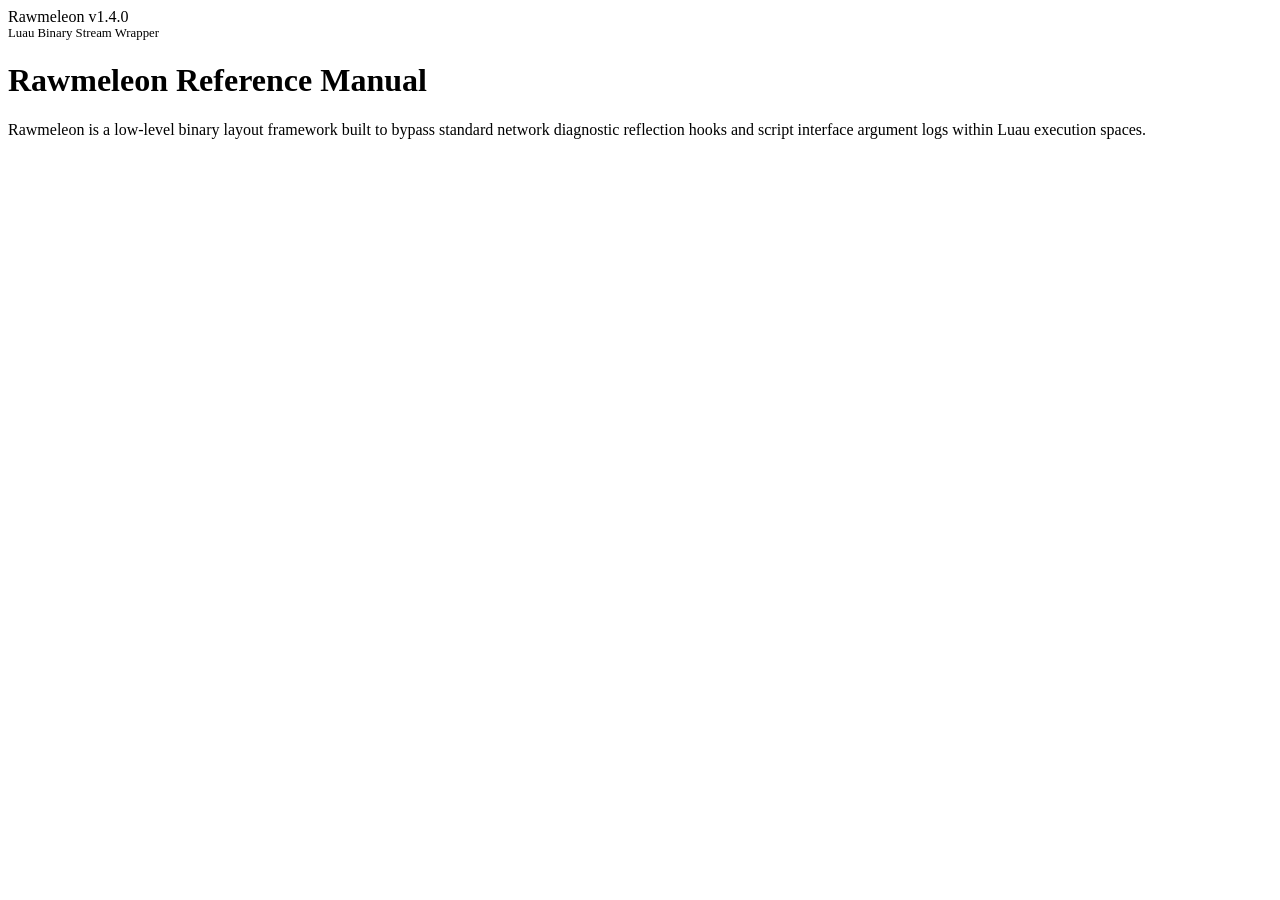
==== index.html @ dc3884a0 "Rename RawmeleonDoc/index.html to index.html" ====
<!DOCTYPE html>
<html lang="en">
<head>
    <meta charset="UTF-8">
    <meta name="viewport" content="width=device-width, initial-scale=1.0">
    <title>Rawmeleon Library Docs</title>
    <link rel="stylesheet" href="style.css">
</head>
<body>

    <nav>
        <div class="nav-header">
            <span>Rawmeleon</span>
            <span class="nav-version">v1.4.0</span>
        </div>
        <p style="font-size: 0.8rem; color: var(--text-muted); margin: 0;">Luau Binary Stream Wrapper</p>
        
        <ul id="sidebar-links">
            <!-- Sidebar modules will be injected automatically -->
        </ul>
    </nav>

    <main>
        <h1>Rawmeleon Reference Manual</h1>
        <p class="intro-text">
            Rawmeleon is a low-level binary layout framework built to bypass standard network diagnostic reflection hooks and script interface argument logs within Luau execution spaces.
        </p>

        <div id="docs-container">
            <!-- API Documentation cards will be injected automatically -->
        </div>
    </main>

    <script src="docs.js"></script>
</body>
</html>
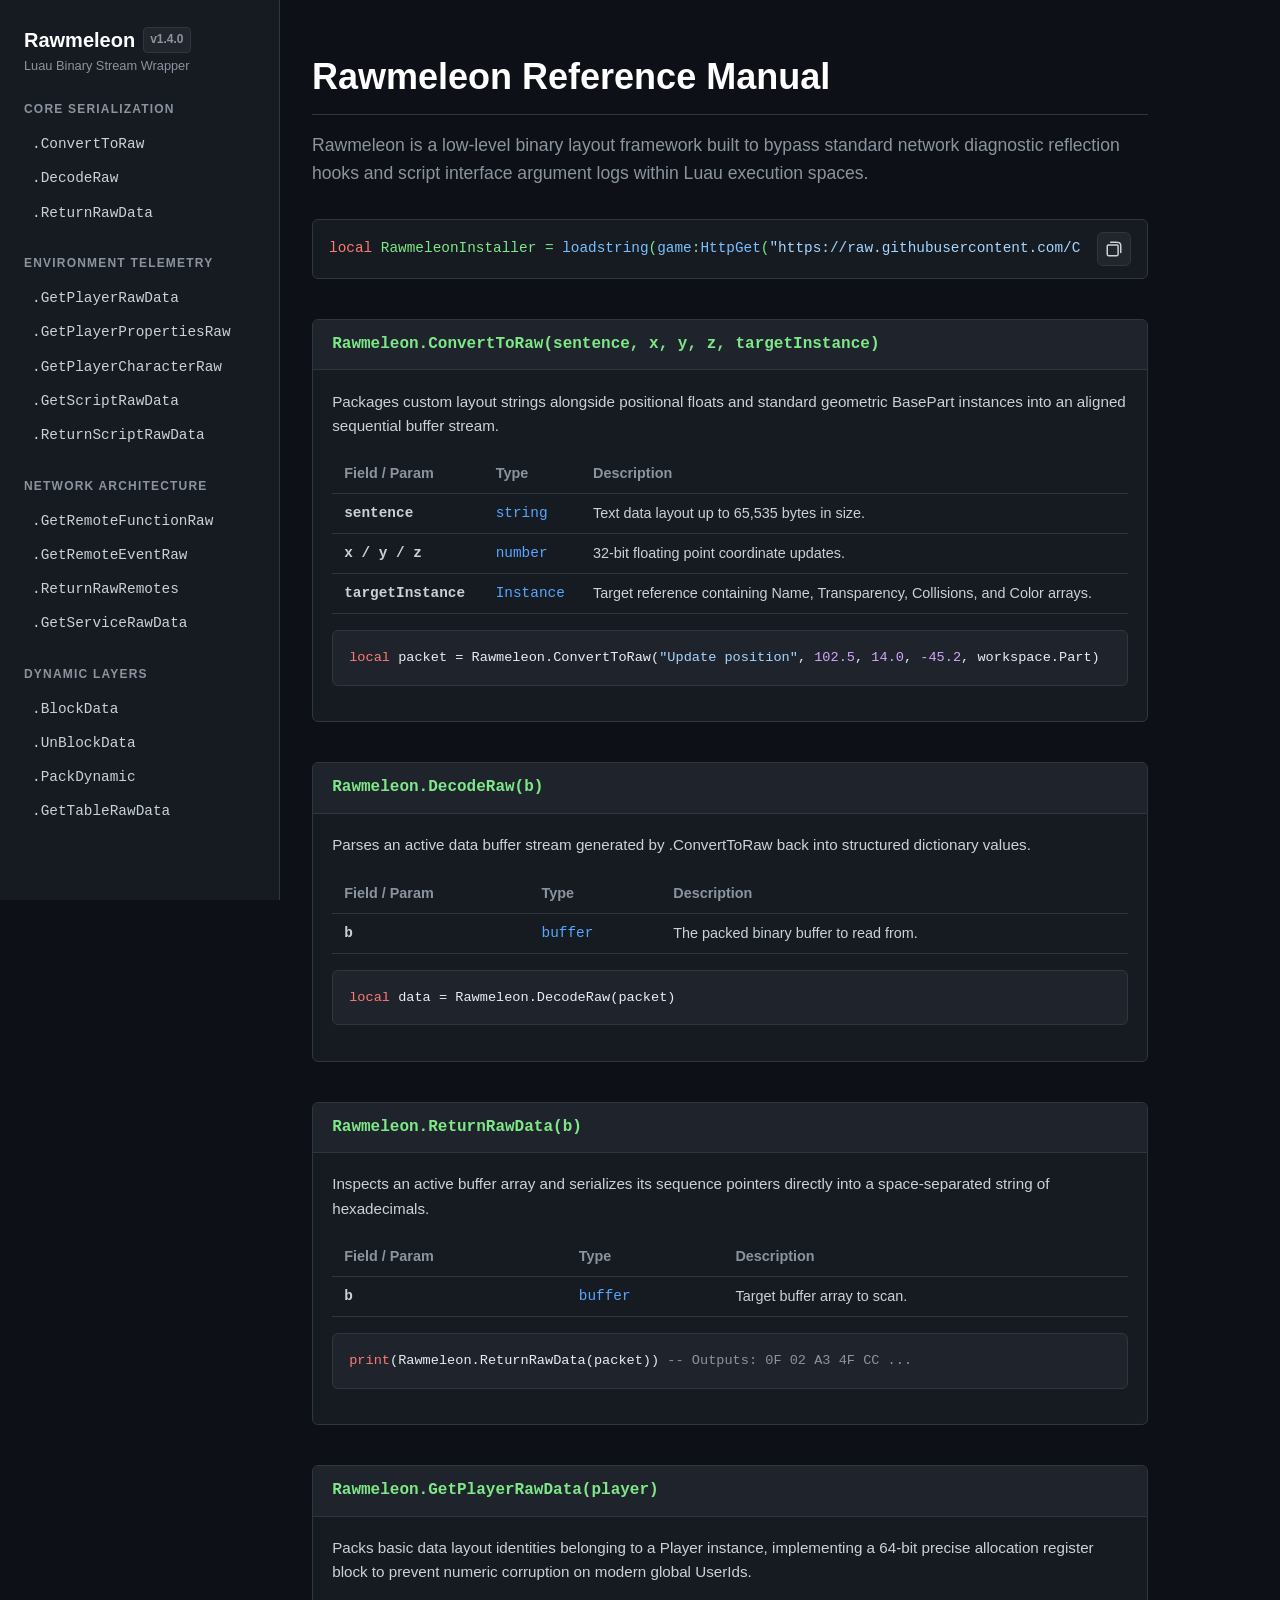
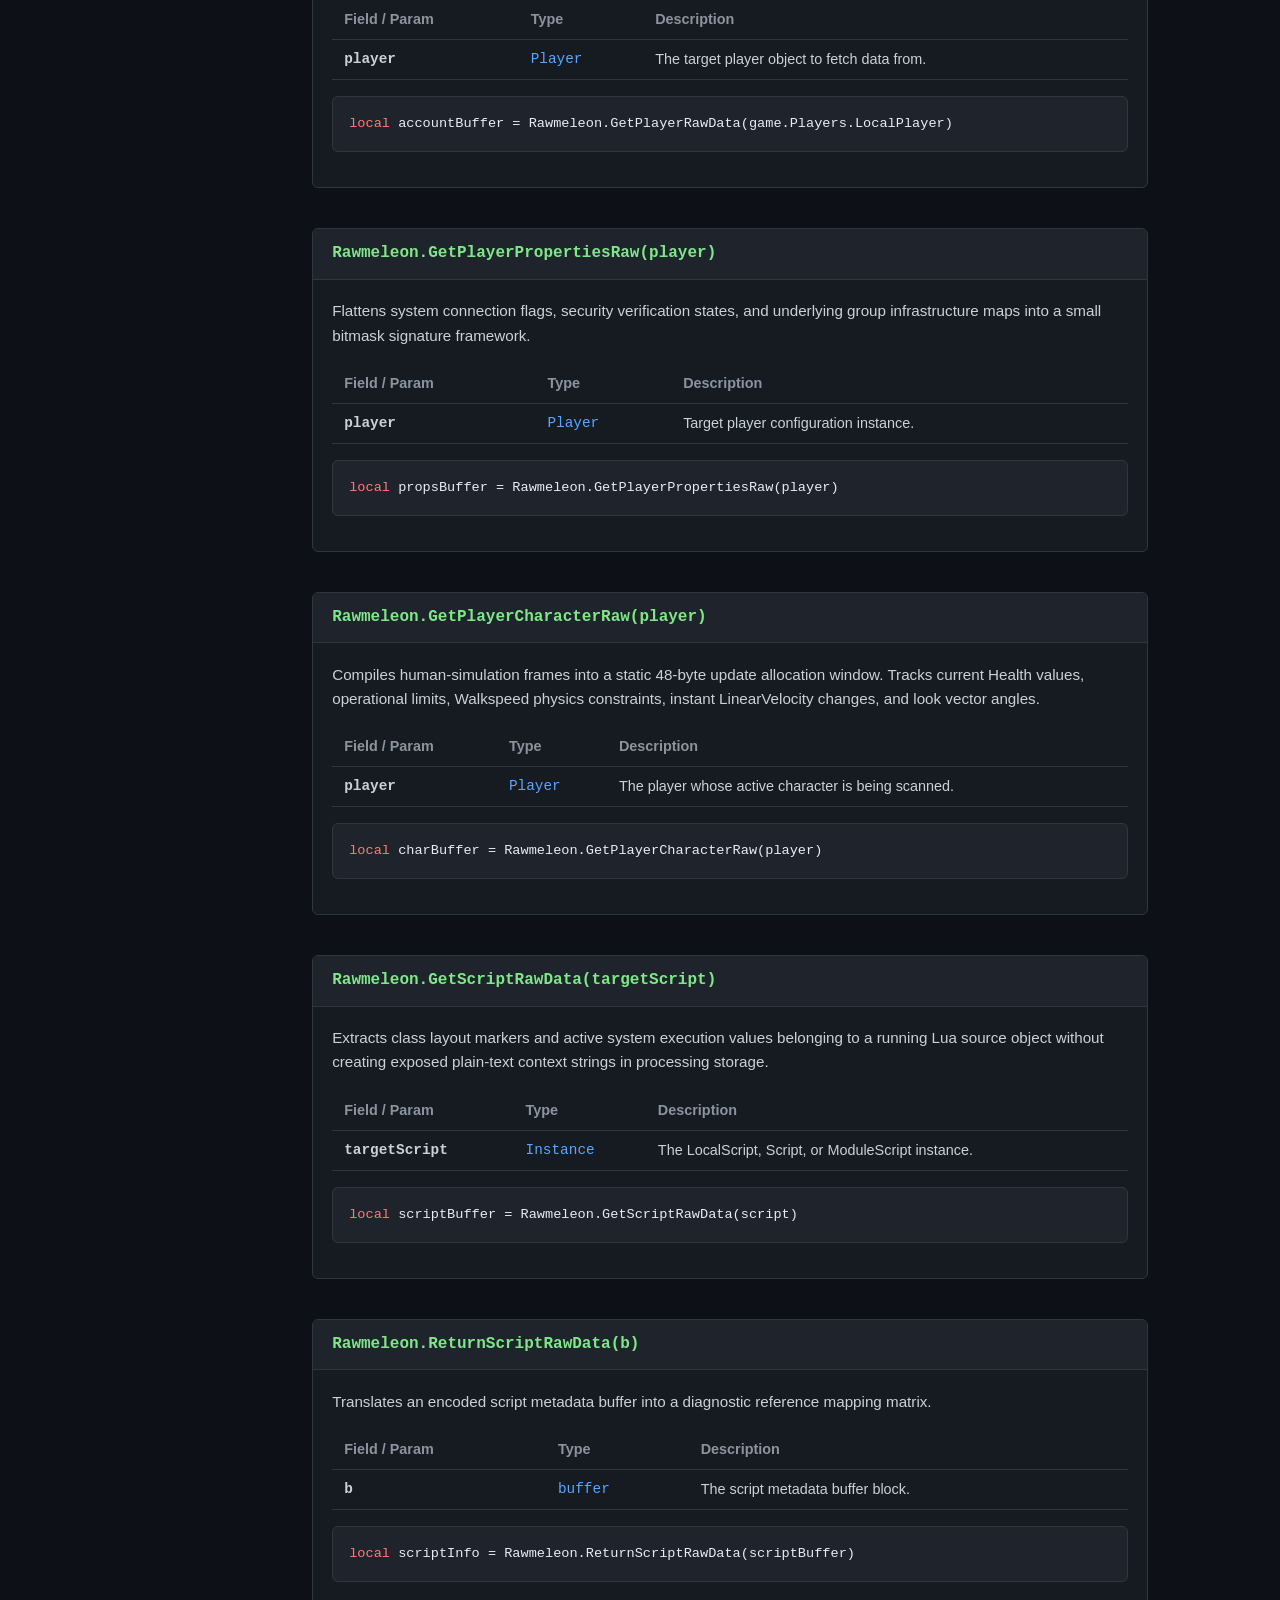
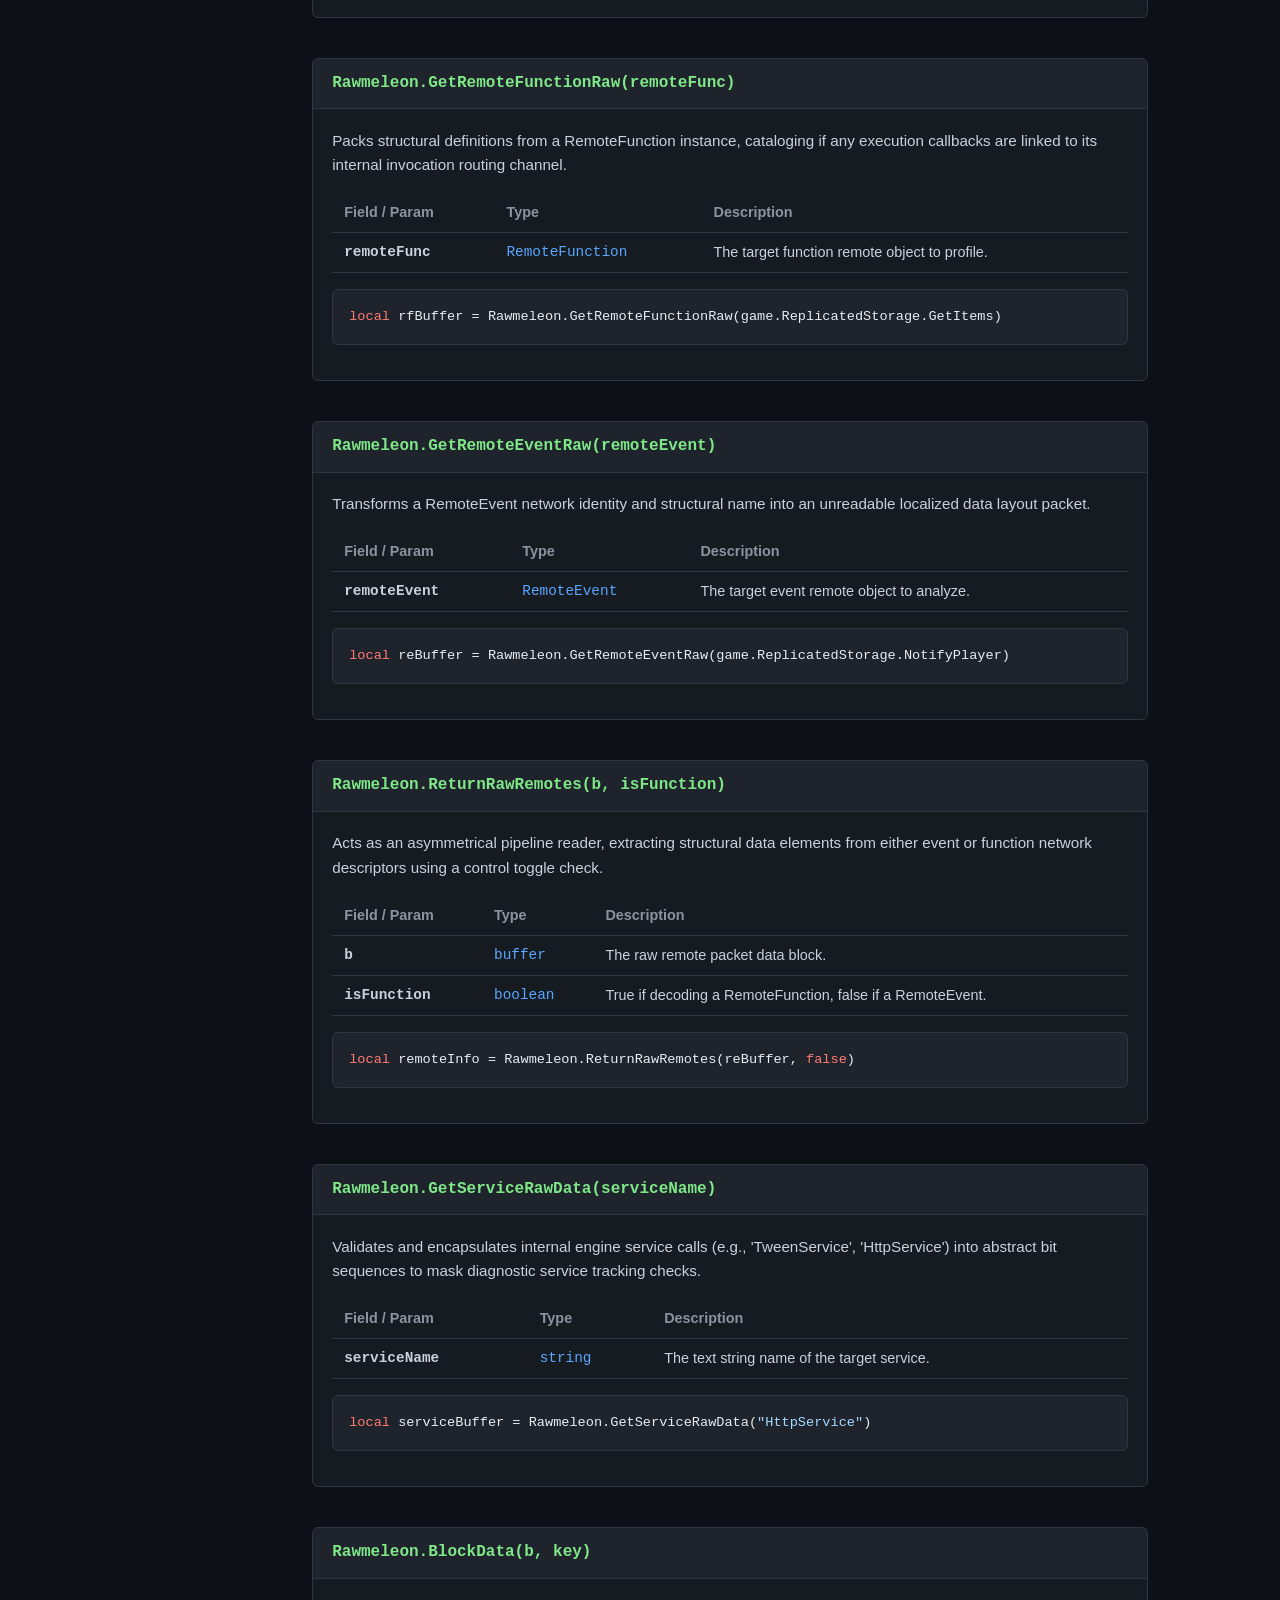
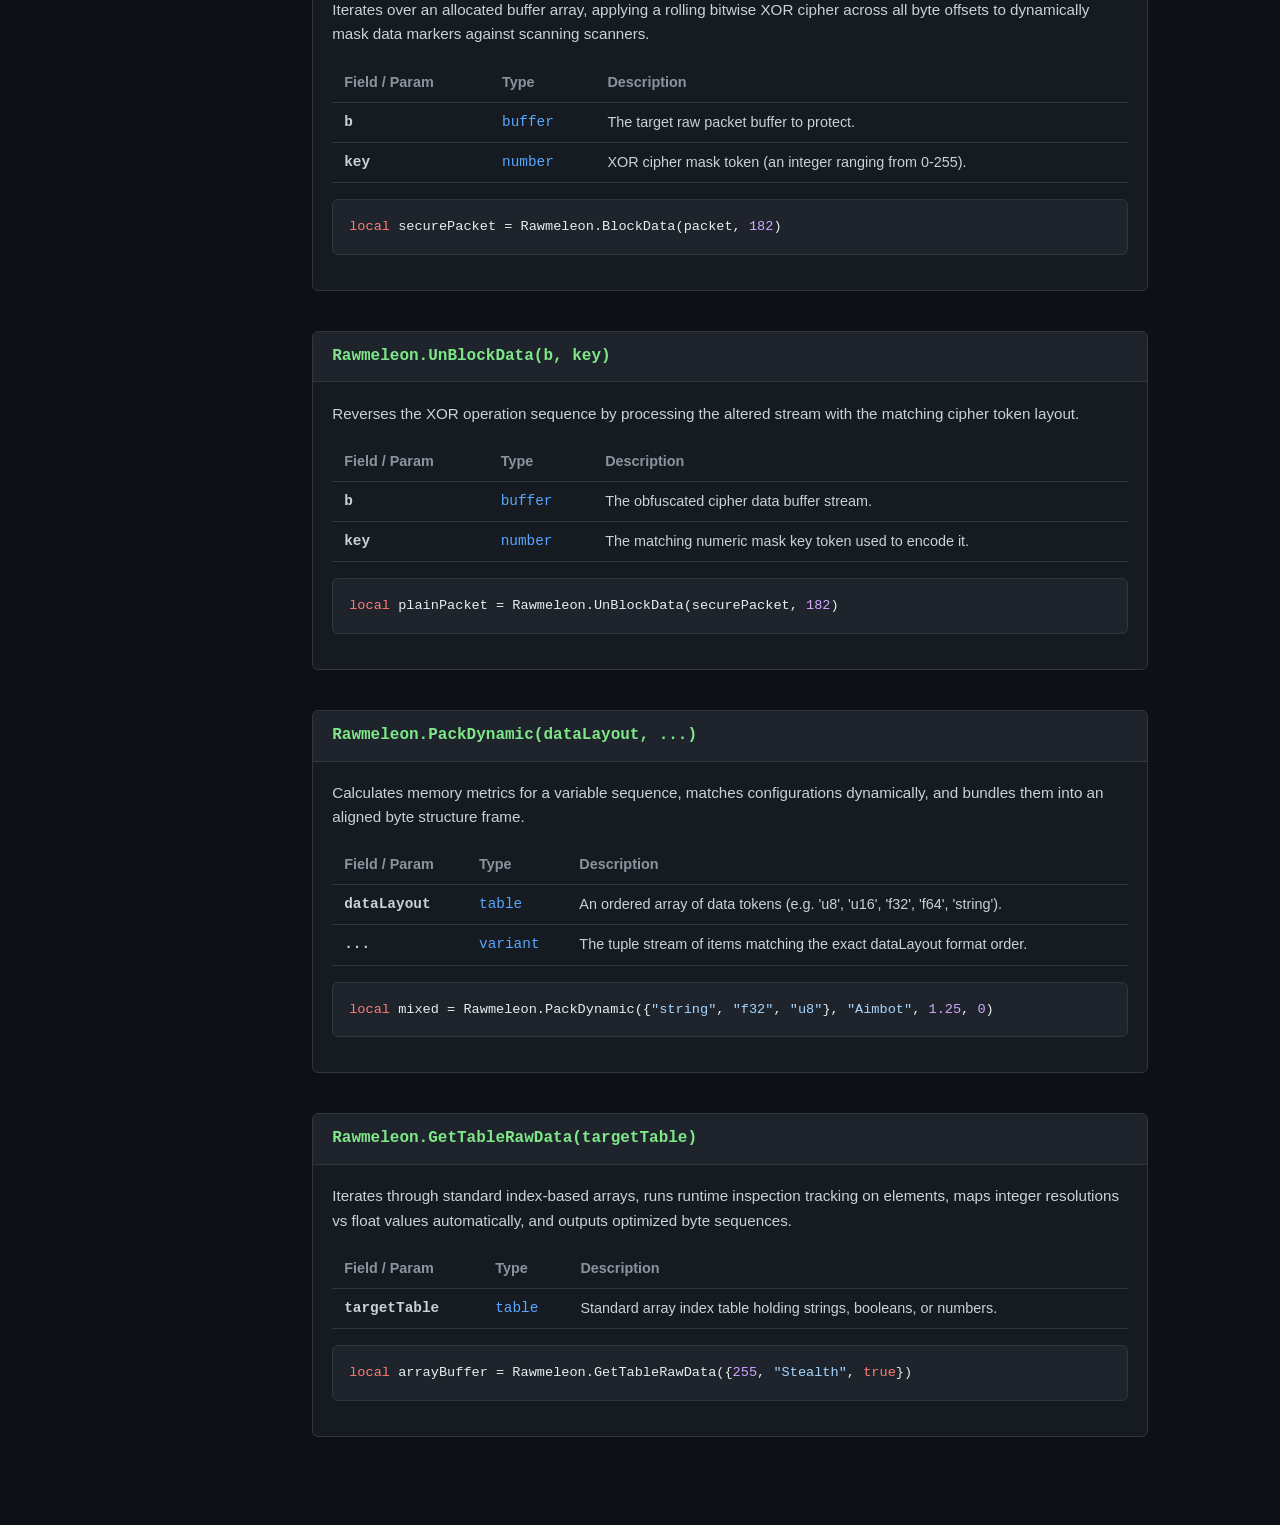
==== commit 93eaeb87: "Update index.html" ====
--- a/index.html
+++ b/index.html
@@ -25,6 +25,18 @@
         <p class="intro-text">
             Rawmeleon is a low-level binary layout framework built to bypass standard network diagnostic reflection hooks and script interface argument logs within Luau execution spaces.
         </p>
+        <!-- Loadstring Quick Copy Widget -->
+<div class="loadstring-container" style="background: var(--bg-sidebar); border: 1px solid var(--border-color); border-radius: 6px; padding: 0.75rem 1rem; margin-bottom: 2.5rem; display: flex; align-items: center; justify-content: space-between; gap: 1rem;">
+    <div style="font-family: monospace; font-size: 0.9rem; color: var(--accent-green); overflow-x: auto; white-space: nowrap; width: 100%;">
+        <span class="keyword" style="color: #ff7b72;">local</span> RawmeleonInstaller = <span class="builtin" style="color: #79c0ff;">loadstring</span>(<span class="builtin" style="color: #79c0ff;">game</span>:<span class="builtin" style="color: #79c0ff;">HttpGet</span>(<span class="string" style="color: #a5d6ff;">"https://raw.githubusercontent.com/CoolDolphim/Rawmeleon-Library/refs/heads/main/LUAModule/SRC.luau"</span>))()
+    </div>
+    <button id="copy-btn" onclick="copyLoadstring()" style="background: #21262d; border: 1px solid var(--border-color); border-radius: 6px; padding: 6px; cursor: pointer; color: var(--text-main); display: flex; align-items: center; justify-content: center; width: 34px; height: 34px; flex-shrink: 0; transition: all 0.2s ease;">
+        <svg width="18" height="18" viewBox="0 0 24 24" fill="none" xmlns="http://www.w3.org/2000/svg">
+            <path d="M7.5 3H14.6C16.8402 3 17.9603 3 18.816 3.43597C19.5686 3.81947 20.1805 4.43139 20.564 5.18404C21 6.03969 21 7.15979 21 9.4V16.5M6.2 21H14.3C15.4201 21 15.9802 21 16.408 20.782C16.7843 20.5903 17.0903 20.2843 17.282 19.908C17.5 19.4802 17.5 18.9201 17.5 17.8V9.7C17.5 8.57989 17.5 8.01984 17.282 7.59202C17.0903 7.21569 16.7843 6.90973 16.408 6.71799C15.9802 6.5 15.4201 6.5 14.3 6.5H6.2C5.0799 6.5 4.51984 6.5 4.09202 6.71799C3.71569 6.90973 3.40973 7.21569 3.21799 7.59202C3 8.01984 3 8.57989 3 9.7V17.8C3 18.9201 3 19.4802 3.21799 19.908C3.40973 20.2843 3.71569 20.5903 4.09202 20.782C4.51984 21 5.0799 21 6.2 21Z" stroke="currentColor" stroke-width="2" stroke-linecap="round" stroke-linejoin="round"/>
+        </svg>
+    </button>
+</div>
+
 
         <div id="docs-container">
             <!-- API Documentation cards will be injected automatically -->
--- a/style.css
+++ b/style.css
@@ -0,0 +1,64 @@
+:root {
+    --bg-main: #0d1117;
+    --bg-sidebar: #161b22;
+    --border-color: #30363d;
+    --text-main: #c9d1d9;
+    --text-muted: #8b949e;
+    --accent: #58a6ff;
+    --accent-green: #7ee787;
+    --code-bg: #1f242c;
+}
+
+* { box-sizing: border-box; margin: 0; padding: 0; }
+body {
+    font-family: -apple-system, BlinkMacSystemFont, "Segoe UI", Helvetica, Arial, sans-serif;
+    background-color: var(--bg-main);
+    color: var(--text-main);
+    line-height: 1.6;
+    display: flex;
+}
+
+nav {
+    width: 280px;
+    height: 100vh;
+    background-color: var(--bg-sidebar);
+    border-right: 1px solid var(--border-color);
+    position: fixed;
+    overflow-y: auto;
+    padding: 1.5rem;
+}
+
+.nav-header { font-size: 1.25rem; font-weight: 600; color: #ffffff; display: flex; align-items: center; gap: 0.5rem; }
+.nav-version { font-size: 0.75rem; background: #21262d; color: var(--text-muted); padding: 2px 6px; border-radius: 4px; border: 1px solid var(--border-color); }
+nav ul { list-style: none; margin-top: 1.5rem; }
+nav .section-title { font-size: 0.75rem; text-transform: uppercase; letter-spacing: 0.1em; color: var(--text-muted); margin: 1.5rem 0 0.5rem 0; font-weight: 700; }
+nav a { color: var(--text-main); text-decoration: none; font-size: 0.9rem; display: block; padding: 0.35rem 0.5rem; border-radius: 4px; font-family: monospace; }
+nav a:hover { background-color: #21262d; color: var(--accent); }
+
+main { margin-left: 280px; max-width: 900px; width: 100%; padding: 3rem 2rem; }
+h1 { font-size: 2.25rem; font-weight: 600; color: #ffffff; margin-bottom: 1rem; border-bottom: 1px solid var(--border-color); padding-bottom: 0.5rem; }
+.intro-text { font-size: 1.1rem; color: var(--text-muted); margin-bottom: 2rem; }
+
+.api-card { background: var(--bg-sidebar); border: 1px solid var(--border-color); border-radius: 6px; margin-bottom: 2.5rem; scroll-margin-top: 2rem; overflow: hidden; }
+.api-header { background: #1f242c; padding: 0.75rem 1.2rem; border-bottom: 1px solid var(--border-color); }
+.api-signature { font-family: monospace; font-size: 1rem; font-weight: 600; color: var(--accent-green); }
+.api-body { padding: 1.2rem; font-size: 0.95rem; }
+
+table { width: 100%; border-collapse: collapse; margin: 1rem 0; font-size: 0.9rem; }
+th, td { text-align: left; padding: 0.5rem 0.75rem; border-bottom: 1px solid var(--border-color); }
+th { color: var(--text-muted); font-weight: 600; background: #161b22; }
+td.type, td.name { font-family: monospace; }
+td.type { color: var(--accent); }
+td.name { font-weight: 600; }
+
+pre { background-color: var(--code-bg); border: 1px solid var(--border-color); border-radius: 6px; padding: 1rem; overflow-x: auto; font-family: monospace; font-size: 0.85rem; color: #e6edf3; margin: 1rem 0; }
+.comment { color: #8b949e; }
+.keyword { color: #ff7b72; }
+.string { color: #a5d6ff; }
+.number { color: #d2a8ff; }
+
+@media (max-width: 768px) {
+    body { flex-direction: column; }
+    nav { width: 100%; height: auto; position: relative; border-right: none; border-bottom: 1px solid var(--border-color); }
+    main { margin-left: 0; padding: 1.5rem; }
+}
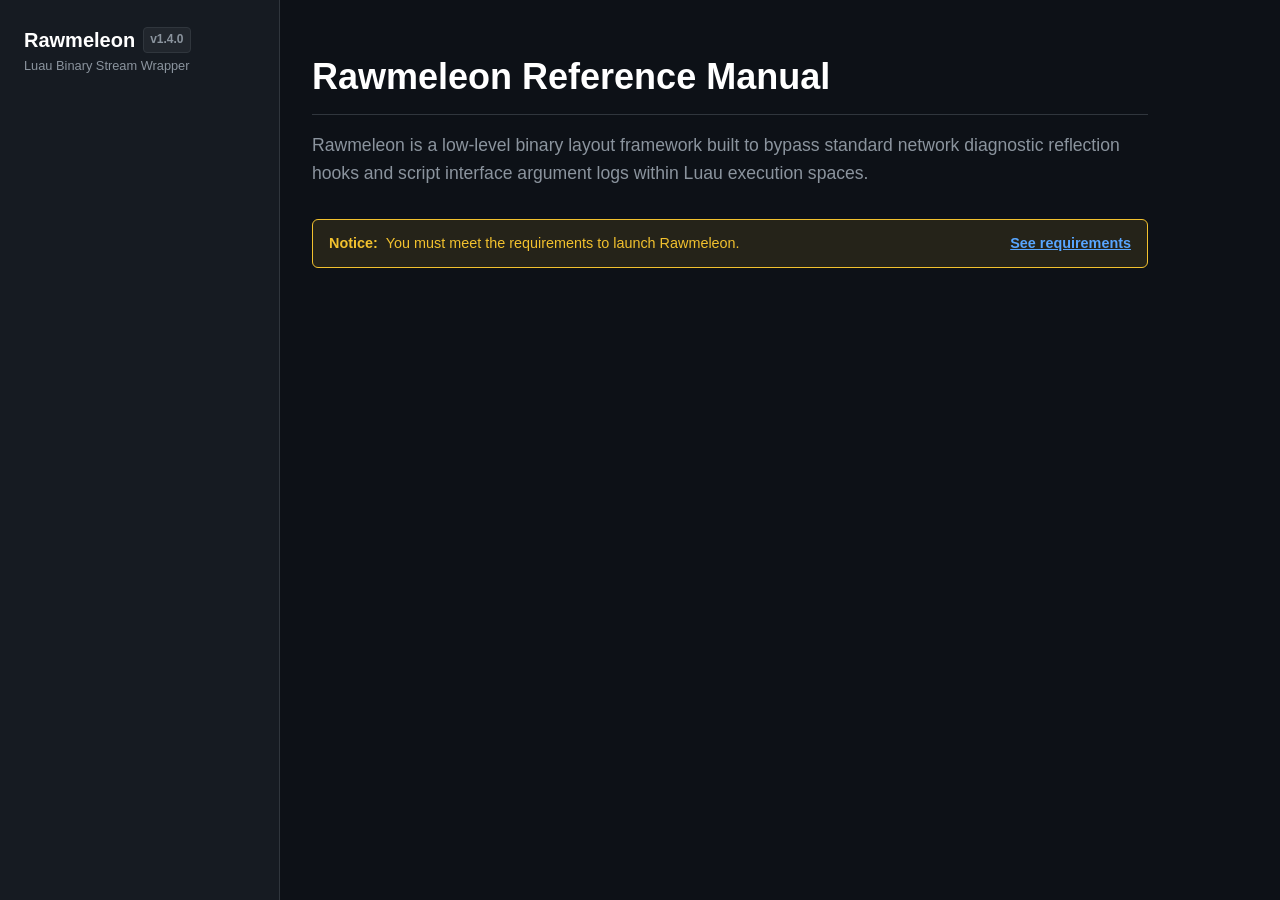
==== commit 2bf8782a: "Update index.html" ====
--- a/index.html
+++ b/index.html
@@ -25,24 +25,24 @@
         <p class="intro-text">
             Rawmeleon is a low-level binary layout framework built to bypass standard network diagnostic reflection hooks and script interface argument logs within Luau execution spaces.
         </p>
-        <!-- Loadstring Quick Copy Widget -->
-<div class="loadstring-container" style="background: var(--bg-sidebar); border: 1px solid var(--border-color); border-radius: 6px; padding: 0.75rem 1rem; margin-bottom: 2.5rem; display: flex; align-items: center; justify-content: space-between; gap: 1rem;">
-    <div style="font-family: monospace; font-size: 0.9rem; color: var(--accent-green); overflow-x: auto; white-space: nowrap; width: 100%;">
-        <span class="keyword" style="color: #ff7b72;">local</span> RawmeleonInstaller = <span class="builtin" style="color: #79c0ff;">loadstring</span>(<span class="builtin" style="color: #79c0ff;">game</span>:<span class="builtin" style="color: #79c0ff;">HttpGet</span>(<span class="string" style="color: #a5d6ff;">"https://raw.githubusercontent.com/CoolDolphim/Rawmeleon-Library/refs/heads/main/LUAModule/SRC.luau"</span>))()
+
+<!-- Requirements Notice Banner -->
+<div class="notice-banner" style="background: rgba(242, 193, 46, 0.1); border: 1px solid #f2c12e; border-radius: 6px; padding: 0.75rem 1rem; margin-bottom: 1.5rem; display: flex; align-items: center; justify-content: space-between; font-size: 0.9rem;">
+    <div style="display: flex; align-items: center; gap: 0.5rem; color: #f2c12e;">
+        <span style="font-weight: bold;">Notice:</span> You must meet the requirements to launch Rawmeleon.
     </div>
-    <button id="copy-btn" onclick="copyLoadstring()" style="background: #21262d; border: 1px solid var(--border-color); border-radius: 6px; padding: 6px; cursor: pointer; color: var(--text-main); display: flex; align-items: center; justify-content: center; width: 34px; height: 34px; flex-shrink: 0; transition: all 0.2s ease;">
-        <svg width="18" height="18" viewBox="0 0 24 24" fill="none" xmlns="http://www.w3.org/2000/svg">
-            <path d="M7.5 3H14.6C16.8402 3 17.9603 3 18.816 3.43597C19.5686 3.81947 20.1805 4.43139 20.564 5.18404C21 6.03969 21 7.15979 21 9.4V16.5M6.2 21H14.3C15.4201 21 15.9802 21 16.408 20.782C16.7843 20.5903 17.0903 20.2843 17.282 19.908C17.5 19.4802 17.5 18.9201 17.5 17.8V9.7C17.5 8.57989 17.5 8.01984 17.282 7.59202C17.0903 7.21569 16.7843 6.90973 16.408 6.71799C15.9802 6.5 15.4201 6.5 14.3 6.5H6.2C5.0799 6.5 4.51984 6.5 4.09202 6.71799C3.71569 6.90973 3.40973 7.21569 3.21799 7.59202C3 8.01984 3 8.57989 3 9.7V17.8C3 18.9201 3 19.4802 3.21799 19.908C3.40973 20.2843 3.71569 20.5903 4.09202 20.782C4.51984 21 5.0799 21 6.2 21Z" stroke="currentColor" stroke-width="2" stroke-linecap="round" stroke-linejoin="round"/>
-        </svg>
-    </button>
+    <button onclick="toggleModal(true)" style="background: none; border: none; color: var(--accent); font-weight: 600; cursor: pointer; text-decoration: underline; font-size: 0.9rem;">See requirements</button>
 </div>
 
-
-        <div id="docs-container">
-            <!-- API Documentation cards will be injected automatically -->
-        </div>
-    </main>
-
-    <script src="docs.js"></script>
-</body>
-</html>
+<!-- Requirements Pop-up Modal (Hidden by Default) -->
+<div id="req-modal" style="display: none; position: fixed; top: 0; left: 0; width: 100vw; height: 100vh; background: rgba(0,0,0,0.7); z-index: 9999; align-items: center; justify-content: center;">
+    <div style="background: var(--bg-sidebar); border: 1px solid var(--border-color); border-radius: 8px; width: 420px; padding: 1.5rem; box-shadow: 0 8px 24px rgba(0,0,0,0.5); position: relative;">
+        
+        <h3 style="color: #ffffff; font-size: 1.2rem; margin-bottom: 1.5rem; font-weight: 600;">Execution Requirements</h3>
+        
+        <!-- Requirement Row 1 -->
+        <div style="display: flex; align-items: center; justify-content: space-between; margin-bottom: 1.25rem;">
+            <div>
+                <div style="font-family: monospace; font-weight: 600; color: var(--accent-green);">loadstring()</div>
+                <div style="font-size: 0.75rem; color: var(--text-muted);">Required for script initialization.</div>
+            </div>
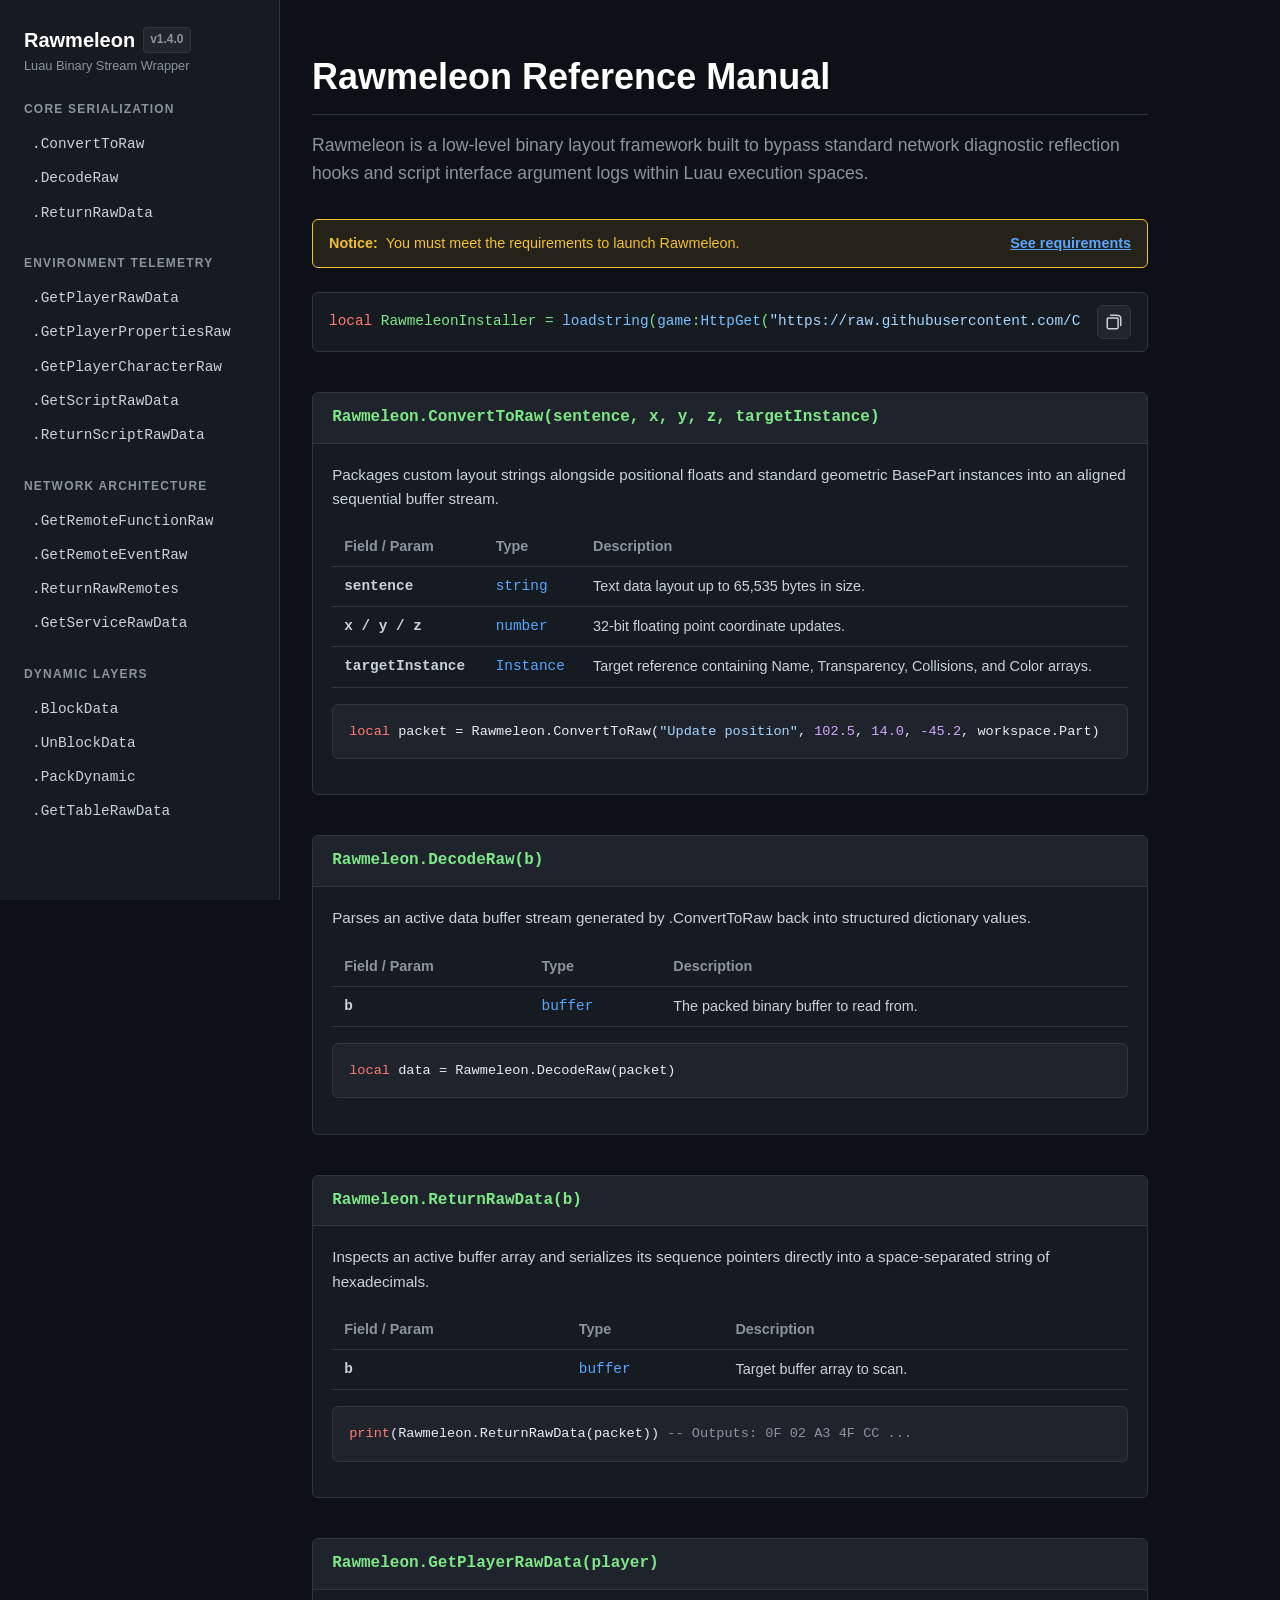
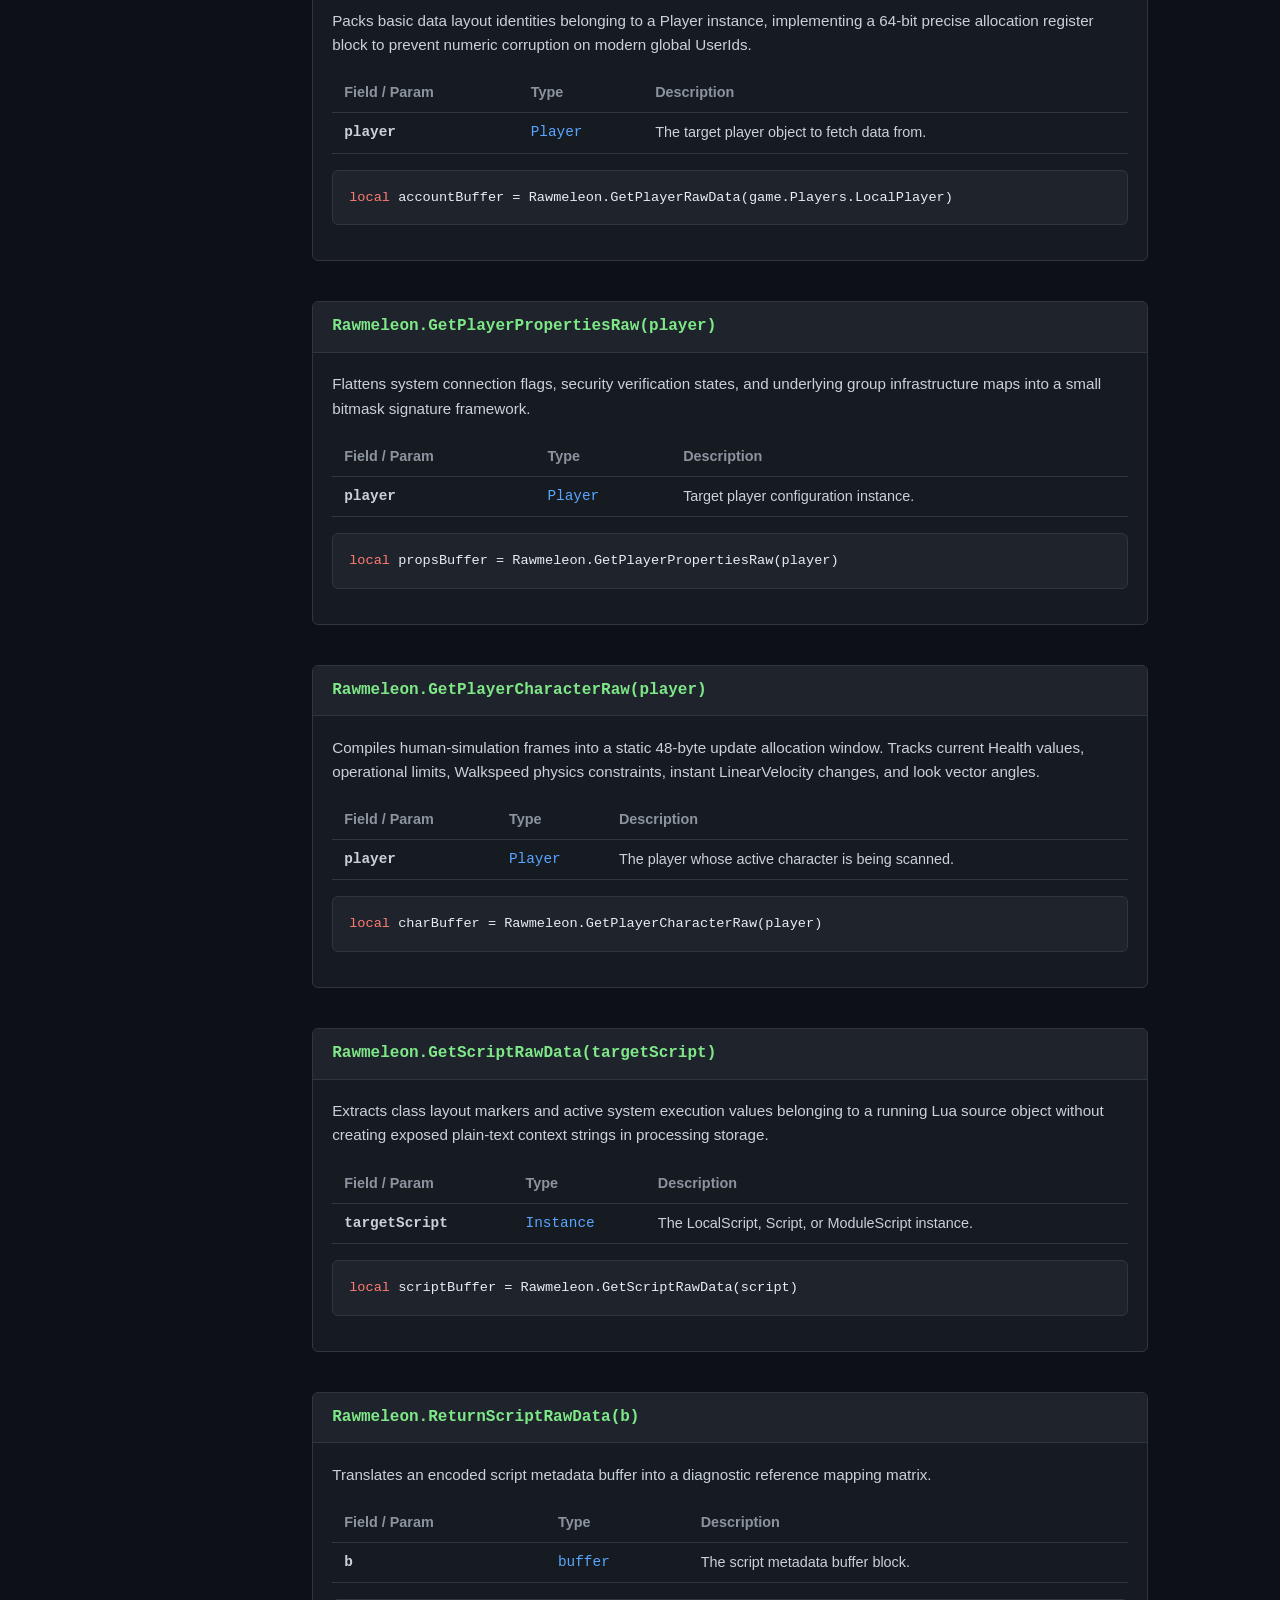
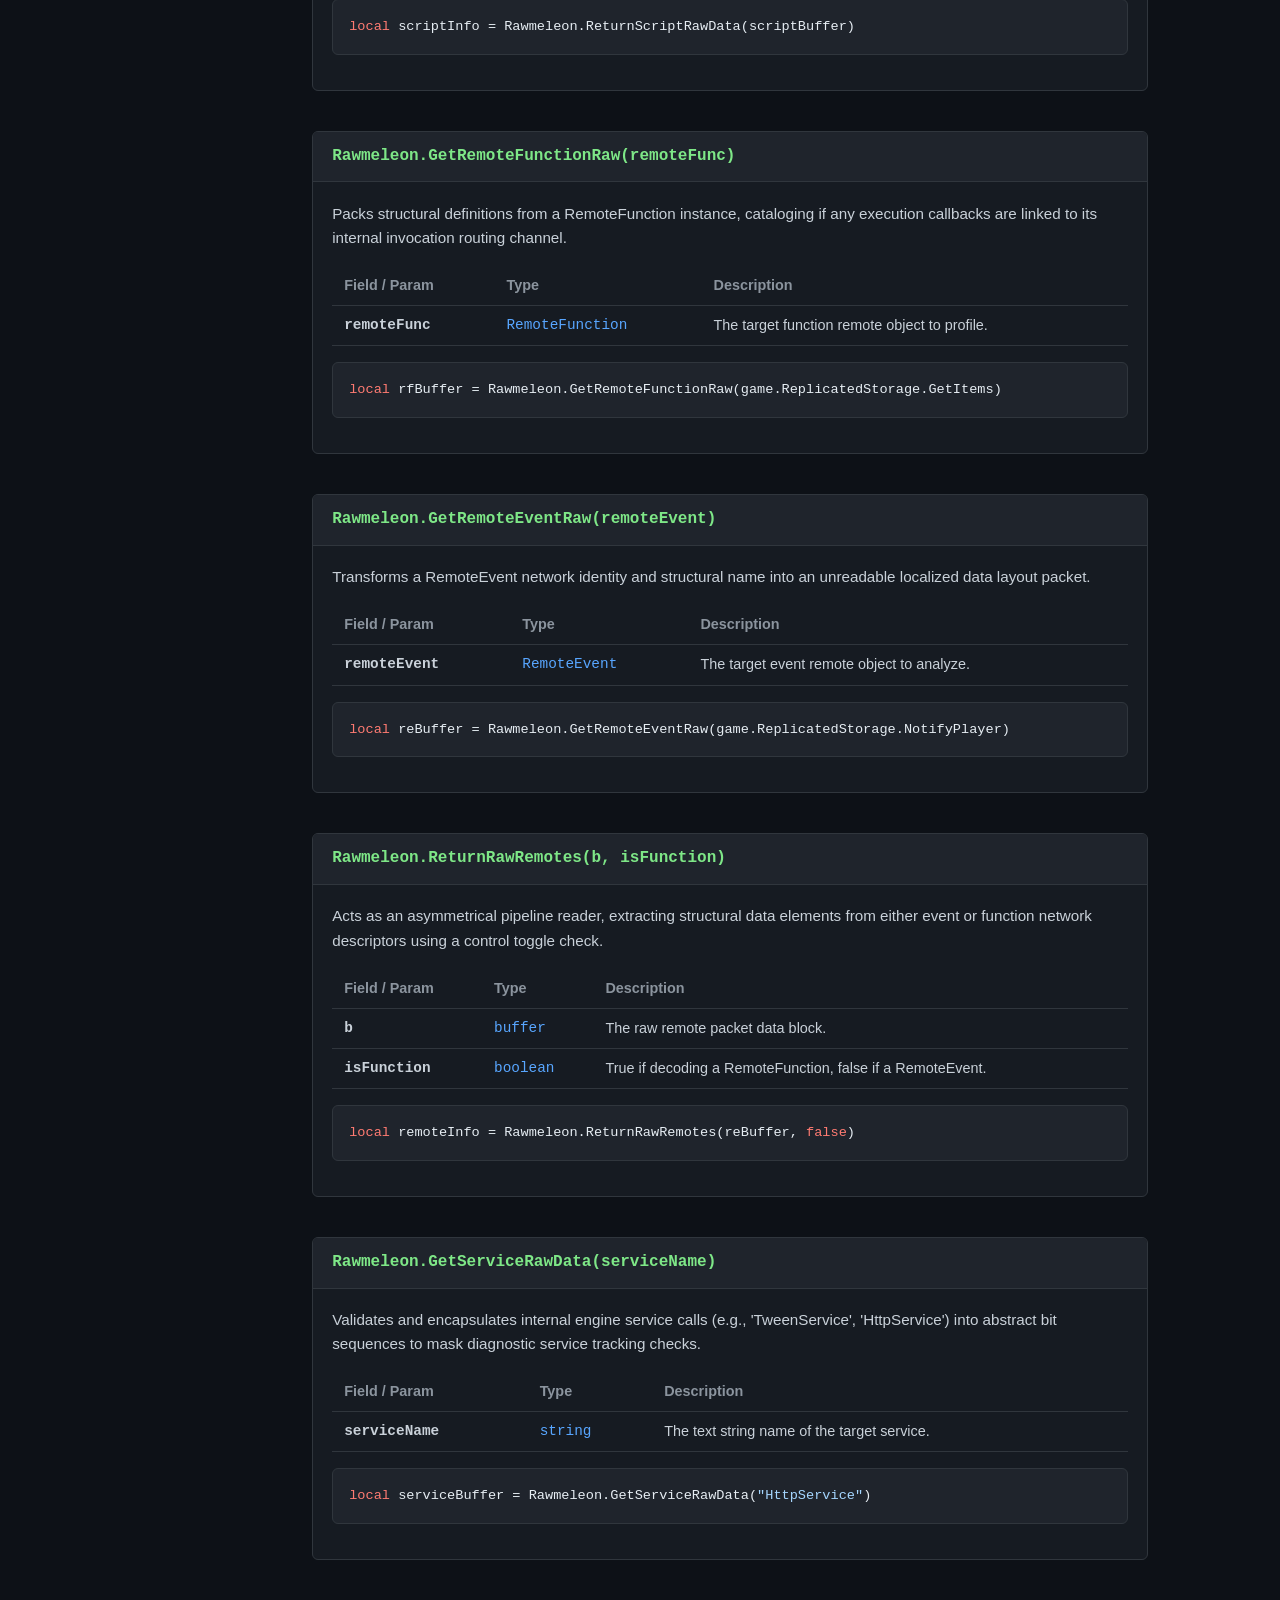
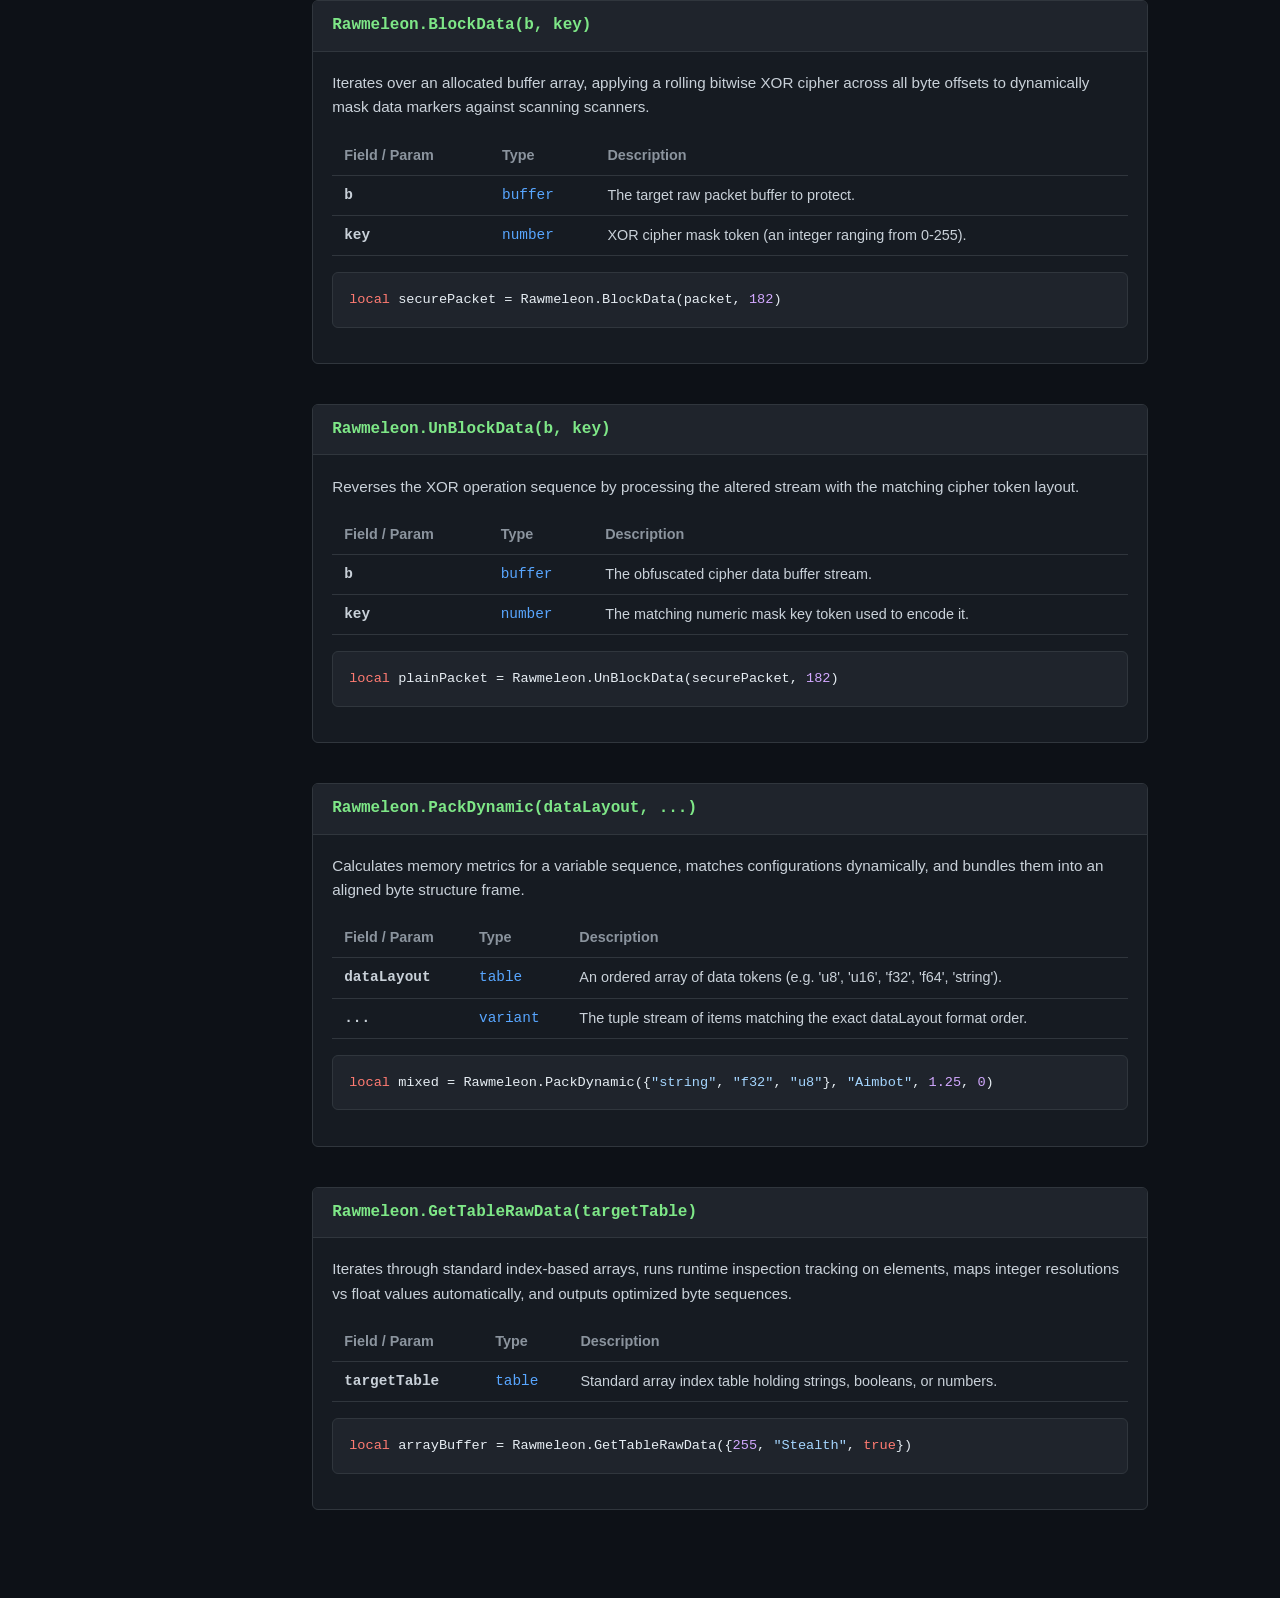
==== commit a59f7735: "Update index.html" ====
--- a/index.html
+++ b/index.html
@@ -46,3 +46,72 @@
                 <div style="font-family: monospace; font-weight: 600; color: var(--accent-green);">loadstring()</div>
                 <div style="font-size: 0.75rem; color: var(--text-muted);">Required for script initialization.</div>
             </div>
+            <div style="display: flex; align-items: center; gap: 0.75rem;">
+                <span style="font-size: 0.85rem; color: #ff7b72; font-weight: bold;">100% Required</span>
+                <!-- 100% Circle -->
+                <svg width="36" height="36" viewBox="0 0 36 36">
+                    <circle cx="18" cy="18" r="16" fill="none" stroke="var(--border-color)" stroke-width="3"/>
+                    <circle cx="18" cy="18" r="16" fill="none" stroke="#ff7b72" stroke-width="3" stroke-dasharray="100 100" transform="rotate(-90 18 18)"/>
+                </svg>
+            </div>
+        </div>
+
+        <!-- Requirement Row 2 -->
+        <div style="display: flex; align-items: center; justify-content: space-between; margin-bottom: 1.25rem;">
+            <div>
+                <div style="font-family: monospace; font-weight: 600; color: var(--text-main);">hookmetamethod()</div>
+                <div style="font-size: 0.75rem; color: var(--text-muted);">Optional proxy utility hooks.</div>
+            </div>
+            <div style="display: flex; align-items: center; gap: 0.75rem;">
+                <span style="font-size: 0.85rem; color: var(--text-muted);">20% Required</span>
+                <!-- 20% Circle -->
+                <svg width="36" height="36" viewBox="0 0 36 36">
+                    <circle cx="18" cy="18" r="16" fill="none" stroke="var(--border-color)" stroke-width="3"/>
+                    <circle cx="18" cy="18" r="16" fill="none" stroke="var(--accent)" stroke-width="3" stroke-dasharray="20 100" transform="rotate(-90 18 18)"/>
+                </svg>
+            </div>
+        </div>
+
+        <!-- Requirement Row 3 -->
+        <div style="display: flex; align-items: center; justify-content: space-between; margin-bottom: 1.75rem;">
+            <div>
+                <div style="font-family: monospace; font-weight: 600; color: var(--text-main);">hookfunction()</div>
+                <div style="font-size: 0.75rem; color: var(--text-muted);">Optional memory bypass operations.</div>
+            </div>
+            <div style="display: flex; align-items: center; gap: 0.75rem;">
+                <span style="font-size: 0.85rem; color: var(--text-muted);">12% Required</span>
+                <!-- 12% Circle -->
+                <svg width="36" height="36" viewBox="0 0 36 36">
+                    <circle cx="18" cy="18" r="16" fill="none" stroke="var(--border-color)" stroke-width="3"/>
+                    <circle cx="18" cy="18" r="16" fill="none" stroke="var(--accent)" stroke-width="3" stroke-dasharray="12 100" transform="rotate(-90 18 18)"/>
+                </svg>
+            </div>
+        </div>
+
+        <!-- Close Button -->
+        <button onclick="toggleModal(false)" style="width: 100%; background: #21262d; border: 1px solid var(--border-color); color: var(--text-main); border-radius: 6px; padding: 0.5rem; font-weight: 600; cursor: pointer; font-size: 0.9rem; transition: background 0.2s;">Close</button>
+    </div>
+</div>
+
+
+        <!-- Loadstring Quick Copy Widget -->
+<div class="loadstring-container" style="background: var(--bg-sidebar); border: 1px solid var(--border-color); border-radius: 6px; padding: 0.75rem 1rem; margin-bottom: 2.5rem; display: flex; align-items: center; justify-content: space-between; gap: 1rem;">
+    <div style="font-family: monospace; font-size: 0.9rem; color: var(--accent-green); overflow-x: auto; white-space: nowrap; width: 100%;">
+        <span class="keyword" style="color: #ff7b72;">local</span> RawmeleonInstaller = <span class="builtin" style="color: #79c0ff;">loadstring</span>(<span class="builtin" style="color: #79c0ff;">game</span>:<span class="builtin" style="color: #79c0ff;">HttpGet</span>(<span class="string" style="color: #a5d6ff;">"https://raw.githubusercontent.com/CoolDolphim/Rawmeleon-Library/refs/heads/main/LUAModule/SRC.luau"</span>))()
+    </div>
+    <button id="copy-btn" onclick="copyLoadstring()" style="background: #21262d; border: 1px solid var(--border-color); border-radius: 6px; padding: 6px; cursor: pointer; color: var(--text-main); display: flex; align-items: center; justify-content: center; width: 34px; height: 34px; flex-shrink: 0; transition: all 0.2s ease;">
+        <svg width="18" height="18" viewBox="0 0 24 24" fill="none" xmlns="http://www.w3.org/2000/svg">
+            <path d="M7.5 3H14.6C16.8402 3 17.9603 3 18.816 3.43597C19.5686 3.81947 20.1805 4.43139 20.564 5.18404C21 6.03969 21 7.15979 21 9.4V16.5M6.2 21H14.3C15.4201 21 15.9802 21 16.408 20.782C16.7843 20.5903 17.0903 20.2843 17.282 19.908C17.5 19.4802 17.5 18.9201 17.5 17.8V9.7C17.5 8.57989 17.5 8.01984 17.282 7.59202C17.0903 7.21569 16.7843 6.90973 16.408 6.71799C15.9802 6.5 15.4201 6.5 14.3 6.5H6.2C5.0799 6.5 4.51984 6.5 4.09202 6.71799C3.71569 6.90973 3.40973 7.21569 3.21799 7.59202C3 8.01984 3 8.57989 3 9.7V17.8C3 18.9201 3 19.4802 3.21799 19.908C3.40973 20.2843 3.71569 20.5903 4.09202 20.782C4.51984 21 5.0799 21 6.2 21Z" stroke="currentColor" stroke-width="2" stroke-linecap="round" stroke-linejoin="round"/>
+        </svg>
+    </button>
+</div>
+
+
+        <div id="docs-container">
+            <!-- API Documentation cards will be injected automatically -->
+        </div>
+    </main>
+
+    <script src="docs.js"></script>
+</body>
+</html>
